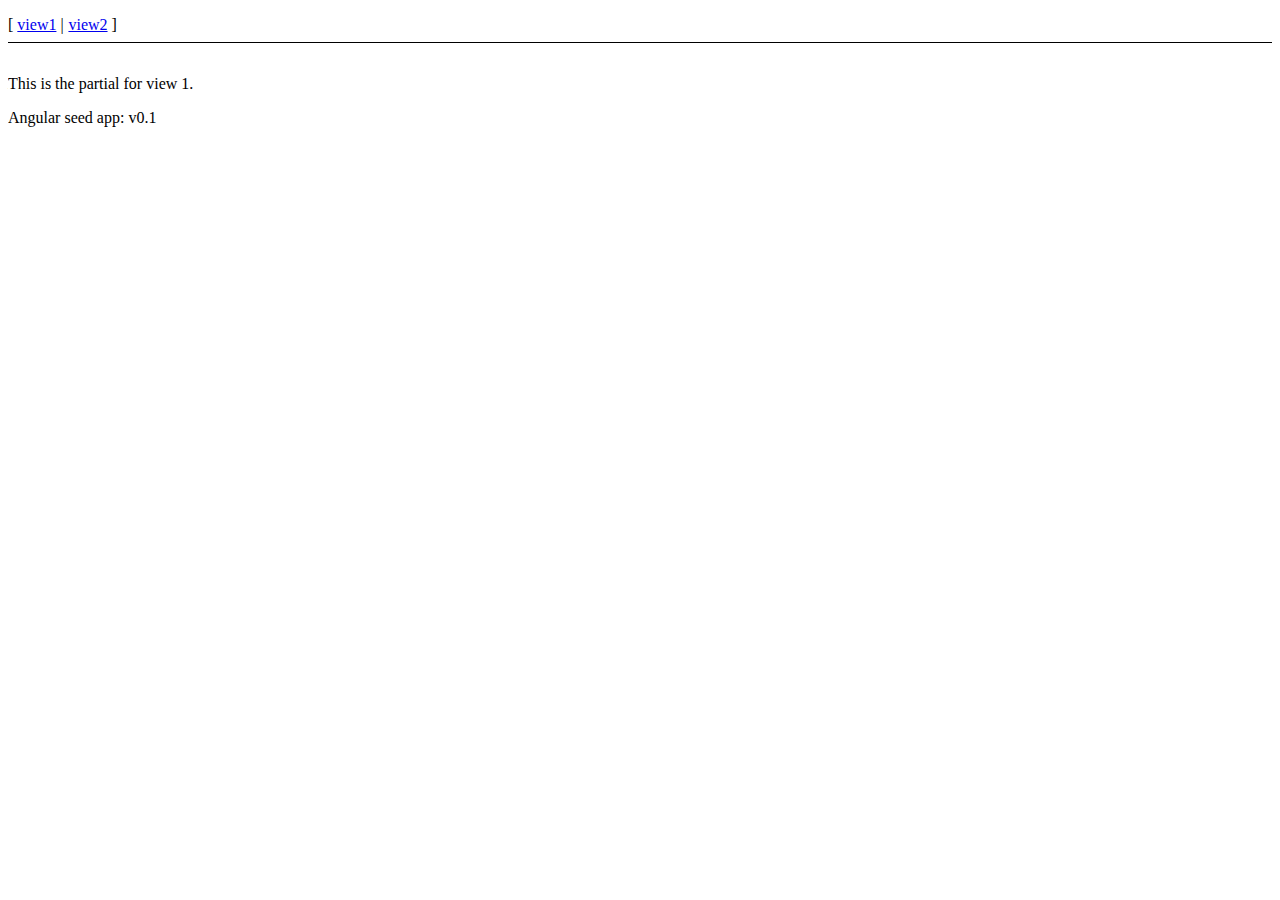
==== app/index.html @ c4be83e2 "Added angular-seed" ====
<!doctype html>
<html lang="en" ng-app="myApp">
<head>
  <meta charset="utf-8">
  <title>My AngularJS App</title>
  <link rel="stylesheet" href="css/app.css"/>
</head>
<body>
  <ul class="menu">
    <li><a href="#/view1">view1</a></li>
    <li><a href="#/view2">view2</a></li>
  </ul>

  <div ng-view></div>

  <div>Angular seed app: v<span app-version></span></div>

  <!-- In production use:
  <script src="//ajax.googleapis.com/ajax/libs/angularjs/1.0.7/angular.min.js"></script>
  -->
  <script src="lib/angular/angular.js"></script>
  <script src="js/app.js"></script>
  <script src="js/services.js"></script>
  <script src="js/controllers.js"></script>
  <script src="js/filters.js"></script>
  <script src="js/directives.js"></script>
</body>
</html>
---- app/css/app.css ----
/* app css stylesheet */

.menu {
  list-style: none;
  border-bottom: 0.1em solid black;
  margin-bottom: 2em;
  padding: 0 0 0.5em;
}

.menu:before {
  content: "[";
}

.menu:after {
  content: "]";
}

.menu > li {
  display: inline;
}

.menu > li:before {
  content: "|";
  padding-right: 0.3em;
}

.menu > li:nth-child(1):before {
  content: "";
  padding: 0;
}
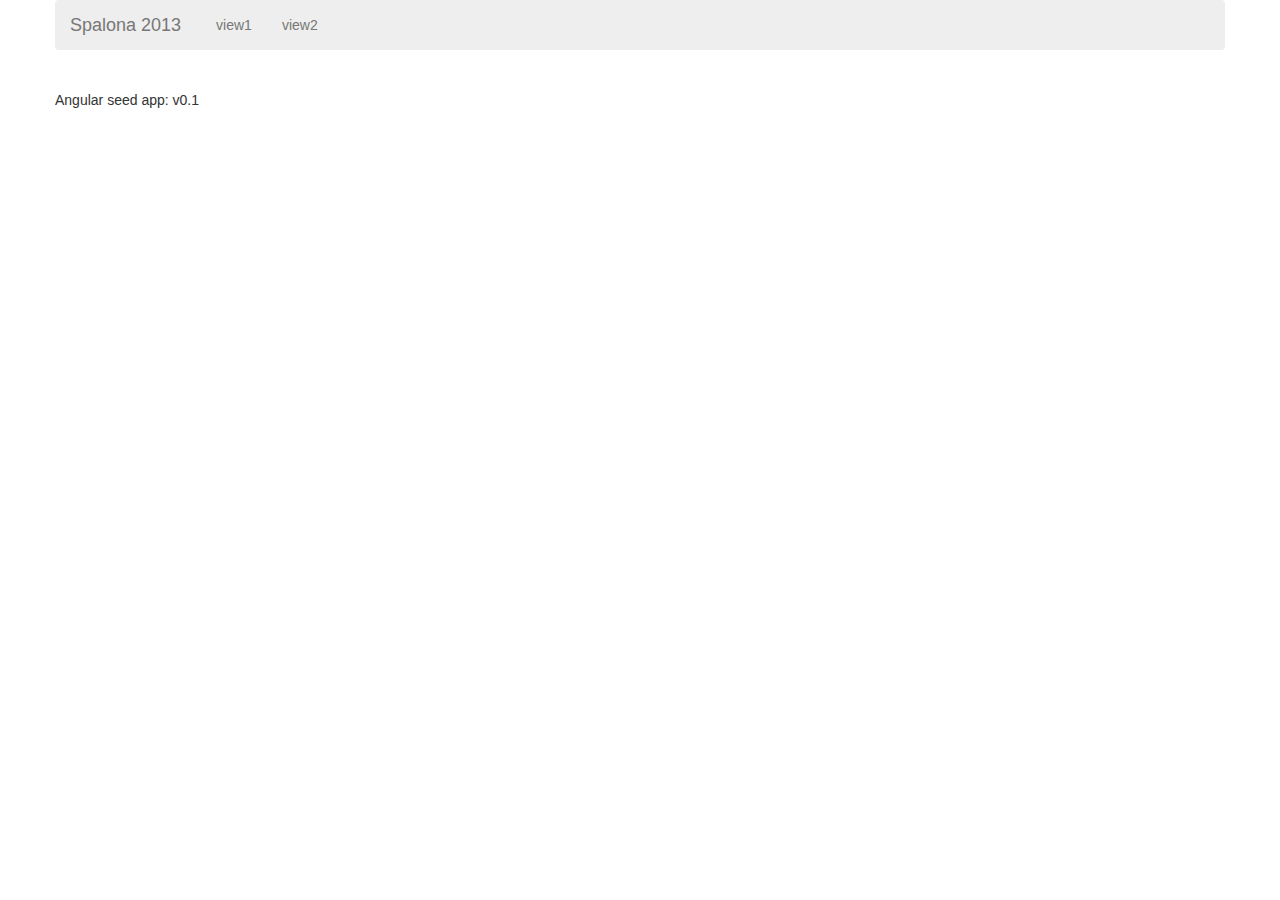
==== commit 60022927: "Added Gdocs spreadsheed data" ====
--- a/app/index.html
+++ b/app/index.html
@@ -3,22 +3,39 @@
 <head>
   <meta charset="utf-8">
   <title>My AngularJS App</title>
-  <link rel="stylesheet" href="css/app.css"/>
+  <link rel="stylesheet" href="theme/theme.css"/>
 </head>
 <body>
-  <ul class="menu">
-    <li><a href="#/view1">view1</a></li>
-    <li><a href="#/view2">view2</a></li>
-  </ul>
+  <div class="container">
 
-  <div ng-view></div>
 
-  <div>Angular seed app: v<span app-version></span></div>
+
+    <div class="navbar">
+      <a class="navbar-brand" href="#">Spalona 2013</a>
+      <ul class="nav navbar-nav">
+        <li><a href="#/view1">view1</a></li>
+        <li><a href="#/view2">view2</a></li>
+      </ul>
+    </div>
+
+
+    <div class="row">
+
+      <div class="col col-lg-12">
+
+        <div ng-view></div>
+        <div>Angular seed app: v<span app-version></span></div>
+      </div>
+    </div>
+
+  </div>
+
 
   <!-- In production use:
   <script src="//ajax.googleapis.com/ajax/libs/angularjs/1.0.7/angular.min.js"></script>
   -->
   <script src="lib/angular/angular.js"></script>
+  <script src="lib/angular/angular-resource.js"></script>
   <script src="js/app.js"></script>
   <script src="js/services.js"></script>
   <script src="js/controllers.js"></script>
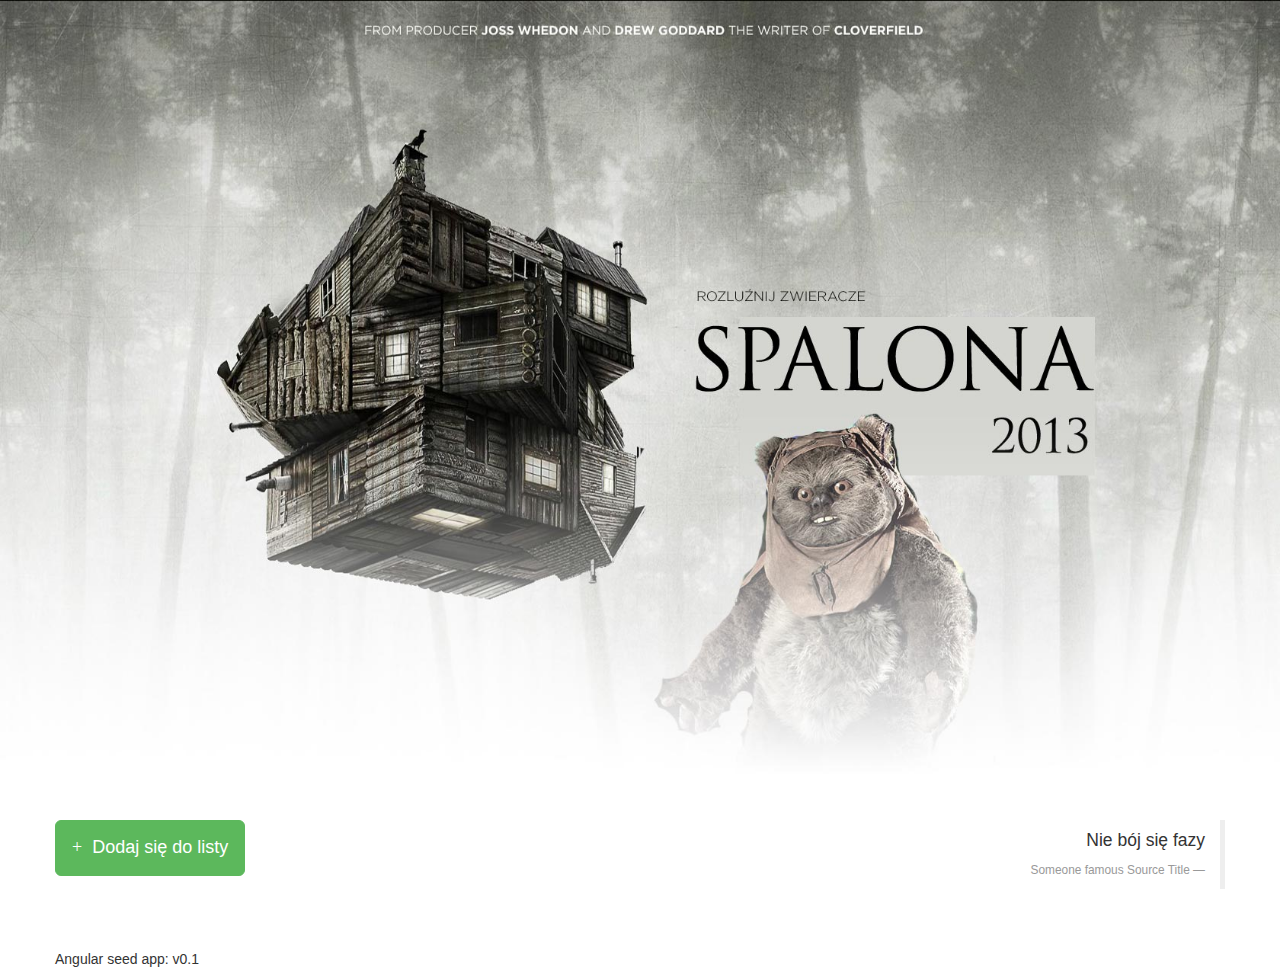
==== commit 77f4a576: "Front image" ====
--- a/app/index.html
+++ b/app/index.html
@@ -6,17 +6,36 @@
   <link rel="stylesheet" href="theme/theme.css"/>
 </head>
 <body>
+  <img src="img/header.jpg" alt="" width="100%">
   <div class="container">
 
 
 
-    <div class="navbar">
+<!--     <div class="navbar">
       <a class="navbar-brand" href="#">Spalona 2013</a>
       <ul class="nav navbar-nav">
         <li><a href="#/view1">view1</a></li>
         <li><a href="#/view2">view2</a></li>
       </ul>
     </div>
+ -->
+
+    <div class="row m-top  m-bottom">
+
+      <div class="col col-7">
+        <button href="" class="btn btn-success btn-large"><span class="glyphicon glyphicon-plus"></span>&nbsp; Dodaj się do listy</button>
+      </div>
+
+      <div class="col col-5">
+
+        <blockquote class="pull-right">
+          <p>Nie bój się fazy</p>
+          <small>Someone famous <cite title="Source Title">Source Title</cite></small>
+        </blockquote>
+
+      </div>
+    </div>
+
 
 
     <div class="row">
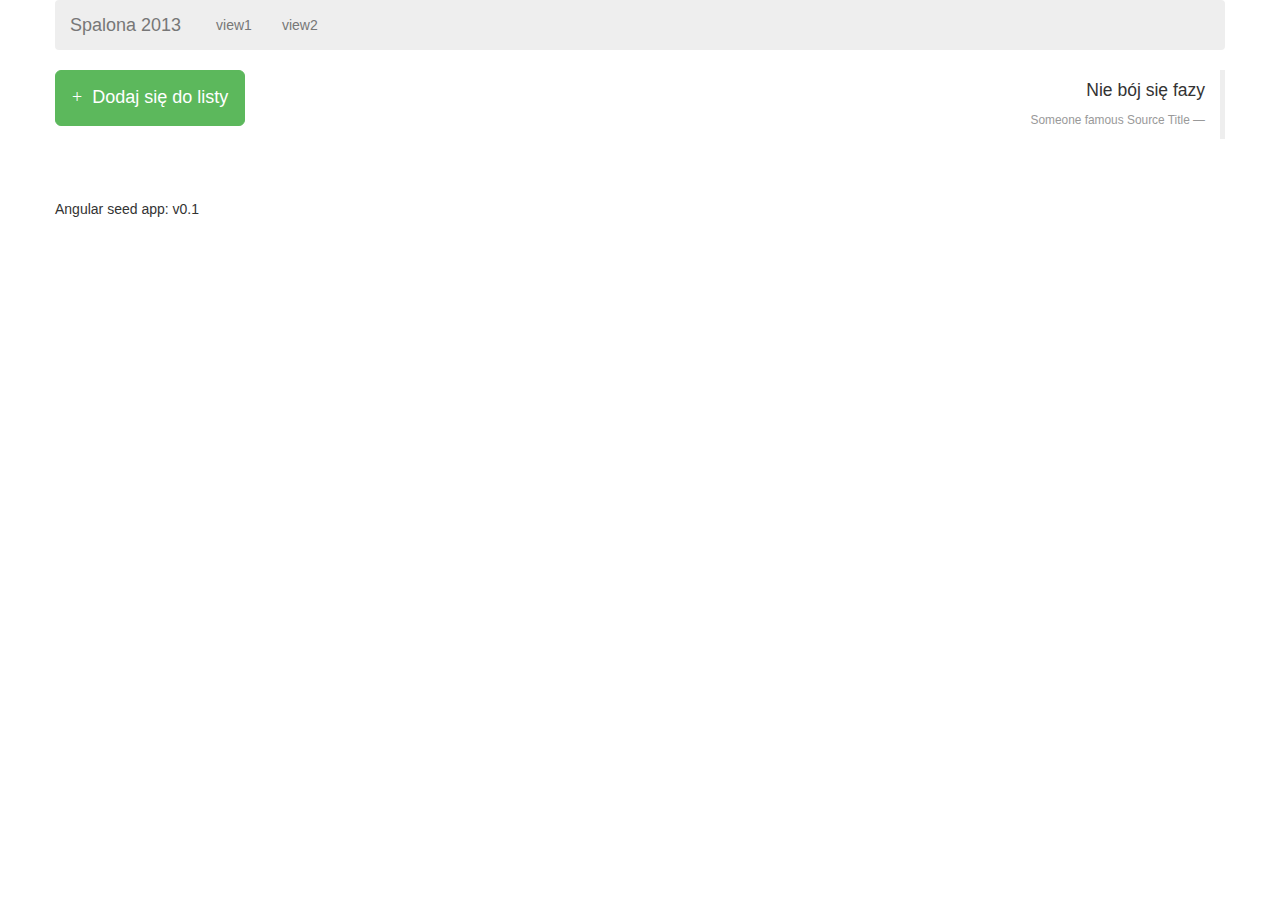
==== commit 43e59453: "Cleanup" ====
--- a/app/index.html
+++ b/app/index.html
@@ -6,19 +6,19 @@
   <link rel="stylesheet" href="theme/theme.css"/>
 </head>
 <body>
-  <img src="img/header.jpg" alt="" width="100%">
+  <!-- <img src="img/header.jpg" alt="" width="100%"> -->
   <div class="container">
 
 
 
-<!--     <div class="navbar">
+    <div class="navbar">
       <a class="navbar-brand" href="#">Spalona 2013</a>
       <ul class="nav navbar-nav">
         <li><a href="#/view1">view1</a></li>
         <li><a href="#/view2">view2</a></li>
       </ul>
     </div>
- -->
+
 
     <div class="row m-top  m-bottom">
 
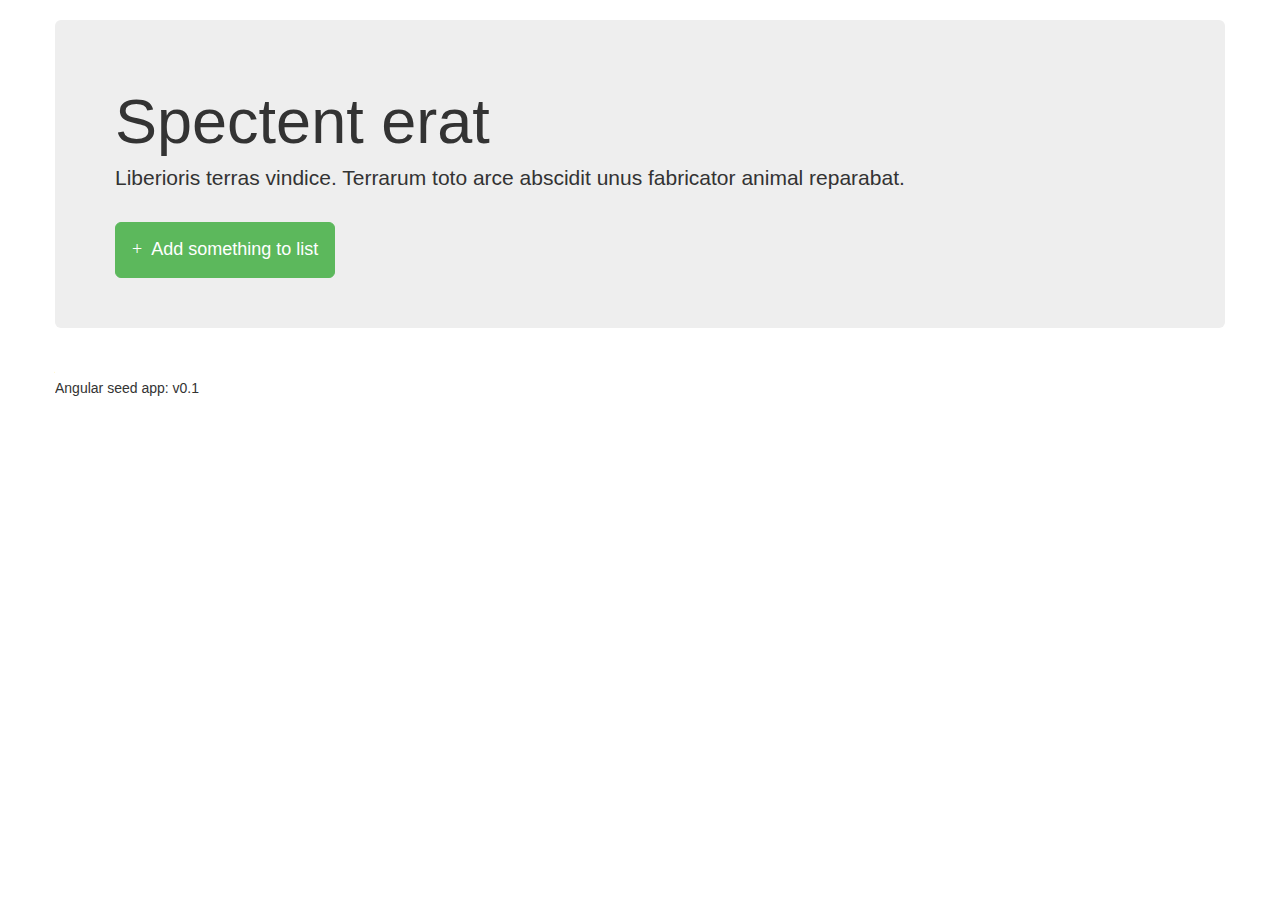
==== commit 28fa7dcb: "Added tabletop.js submodule" ====
--- a/app/index.html
+++ b/app/index.html
@@ -11,16 +11,22 @@
 
 
 
-    <div class="navbar">
+<!--     <div class="navbar">
       <a class="navbar-brand" href="#">Spalona 2013</a>
       <ul class="nav navbar-nav">
         <li><a href="#/view1">view1</a></li>
         <li><a href="#/view2">view2</a></li>
       </ul>
+    </div> -->
+
+    <div class="jumbotron m-top">
+      <h1>Spectent erat</h1>
+      <p>Liberioris terras vindice. Terrarum toto arce abscidit unus fabricator animal reparabat.</p>
+      <button href="" class="btn btn-success btn-large m-top"><span class="glyphicon glyphicon-plus"></span>&nbsp; Add something to list</button>
     </div>
 
 
-    <div class="row m-top  m-bottom">
+<!--     <div class="row m-top  m-bottom">
 
       <div class="col col-7">
         <button href="" class="btn btn-success btn-large"><span class="glyphicon glyphicon-plus"></span>&nbsp; Dodaj się do listy</button>
@@ -35,7 +41,7 @@
 
       </div>
     </div>
-
+ -->
 
 
     <div class="row">
@@ -51,10 +57,15 @@
 
 
   <!-- In production use:
-  <script src="//ajax.googleapis.com/ajax/libs/angularjs/1.0.7/angular.min.js"></script>
+  //<script src="//ajax.googleapis.com/ajax/libs/angularjs/1.0.7/angular.min.js"></script>
   -->
   <script src="lib/angular/angular.js"></script>
   <script src="lib/angular/angular-resource.js"></script>
+
+  <!-- In production use:
+  //<script src="//ajax.googleapis.com/ajax/libs/jquery/1.10.1/jquery.min.js"></script>
+  -->
+
   <script src="js/app.js"></script>
   <script src="js/services.js"></script>
   <script src="js/controllers.js"></script>
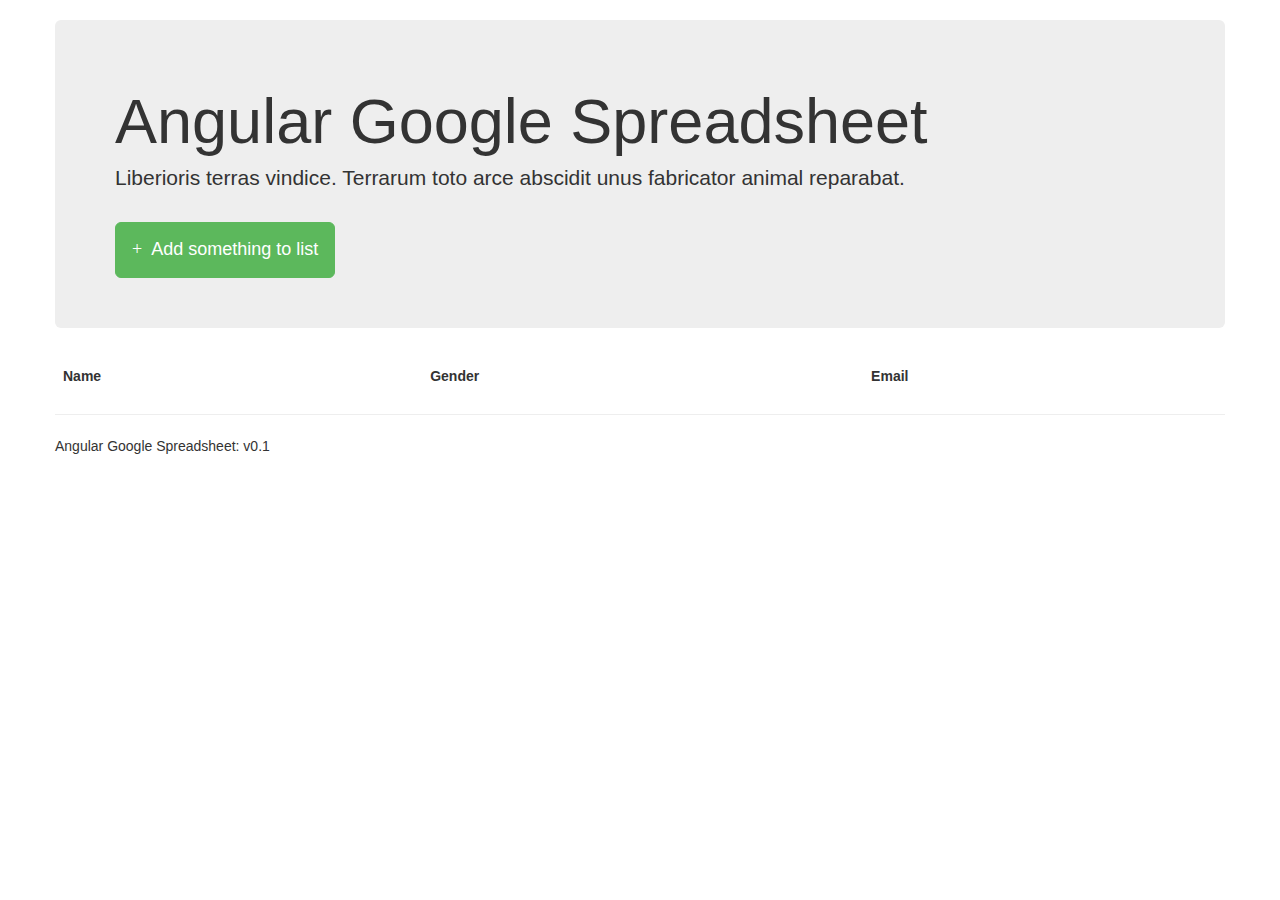
==== commit 58de3a9f: "Plugged tabletop.js" ====
--- a/app/index.html
+++ b/app/index.html
@@ -2,7 +2,7 @@
 <html lang="en" ng-app="myApp">
 <head>
   <meta charset="utf-8">
-  <title>My AngularJS App</title>
+  <title>Angular Google Spreadsheet</title>
   <link rel="stylesheet" href="theme/theme.css"/>
 </head>
 <body>
@@ -19,37 +19,14 @@
       </ul>
     </div> -->
 
-    <div class="jumbotron m-top">
-      <h1>Spectent erat</h1>
-      <p>Liberioris terras vindice. Terrarum toto arce abscidit unus fabricator animal reparabat.</p>
-      <button href="" class="btn btn-success btn-large m-top"><span class="glyphicon glyphicon-plus"></span>&nbsp; Add something to list</button>
-    </div>
-
-
-<!--     <div class="row m-top  m-bottom">
-
-      <div class="col col-7">
-        <button href="" class="btn btn-success btn-large"><span class="glyphicon glyphicon-plus"></span>&nbsp; Dodaj się do listy</button>
-      </div>
-
-      <div class="col col-5">
-
-        <blockquote class="pull-right">
-          <p>Nie bój się fazy</p>
-          <small>Someone famous <cite title="Source Title">Source Title</cite></small>
-        </blockquote>
-
-      </div>
-    </div>
- -->
-
 
     <div class="row">
 
       <div class="col col-lg-12">
 
         <div ng-view></div>
-        <div>Angular seed app: v<span app-version></span></div>
+        <hr>
+        <div>Angular Google Spreadsheet: v<span app-version></span></div>
       </div>
     </div>
 
@@ -62,9 +39,7 @@
   <script src="lib/angular/angular.js"></script>
   <script src="lib/angular/angular-resource.js"></script>
 
-  <!-- In production use:
-  //<script src="//ajax.googleapis.com/ajax/libs/jquery/1.10.1/jquery.min.js"></script>
-  -->
+  <script src="vendors/tabletop/src/tabletop.js"></script>
 
   <script src="js/app.js"></script>
   <script src="js/services.js"></script>
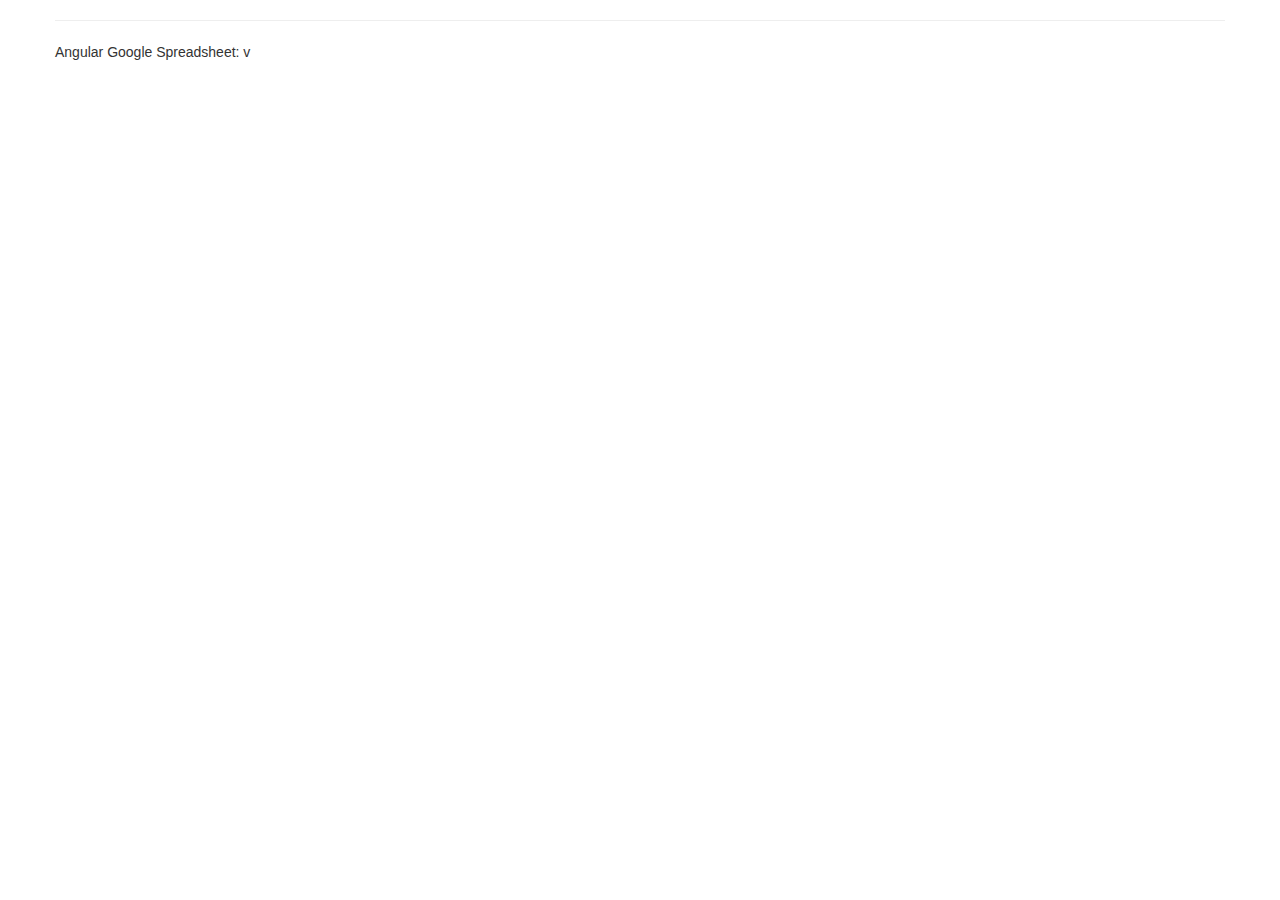
==== commit 78839f12: "Header partial" ====
--- a/app/index.html
+++ b/app/index.html
@@ -40,6 +40,7 @@
   <script src="lib/angular/angular-resource.js"></script>
 
   <script src="vendors/tabletop/src/tabletop.js"></script>
+  <script src="vendors/angular-ui-utils/modules/route/route.js"></script>
 
   <script src="js/app.js"></script>
   <script src="js/services.js"></script>
